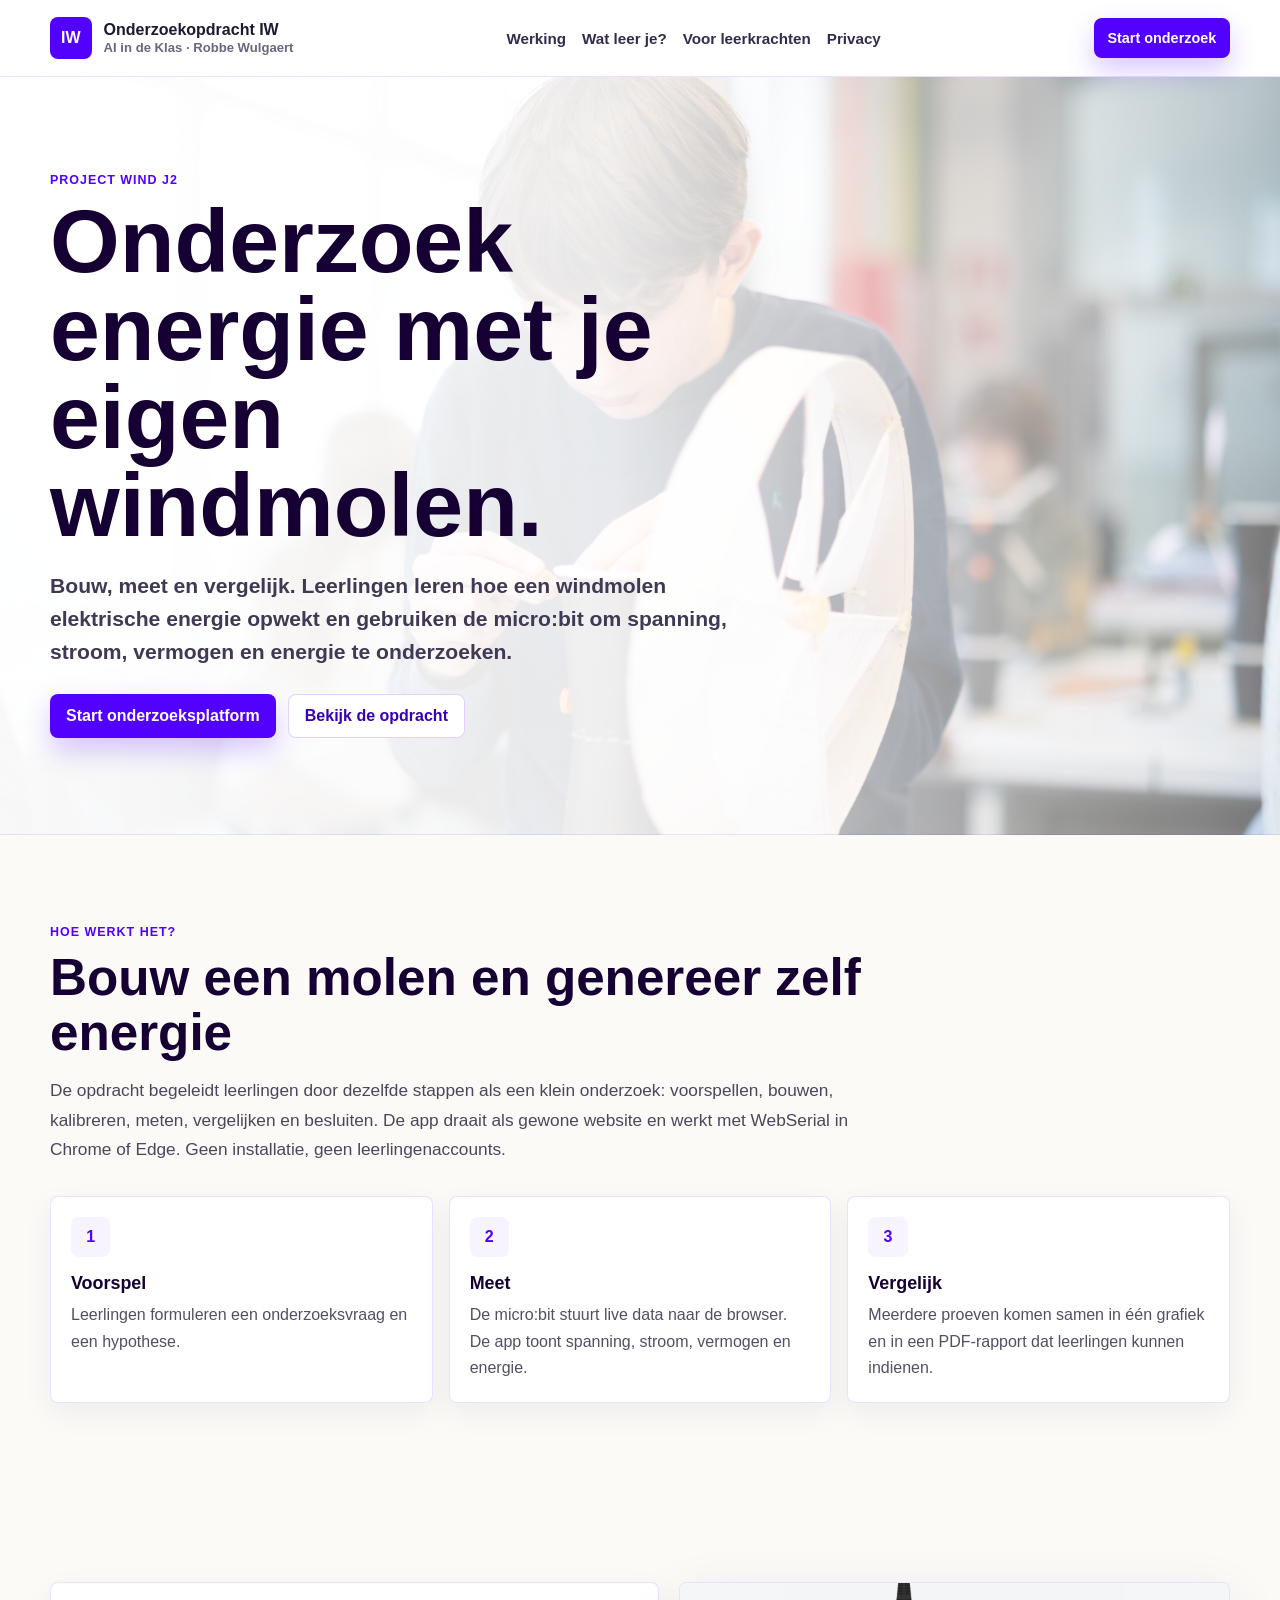
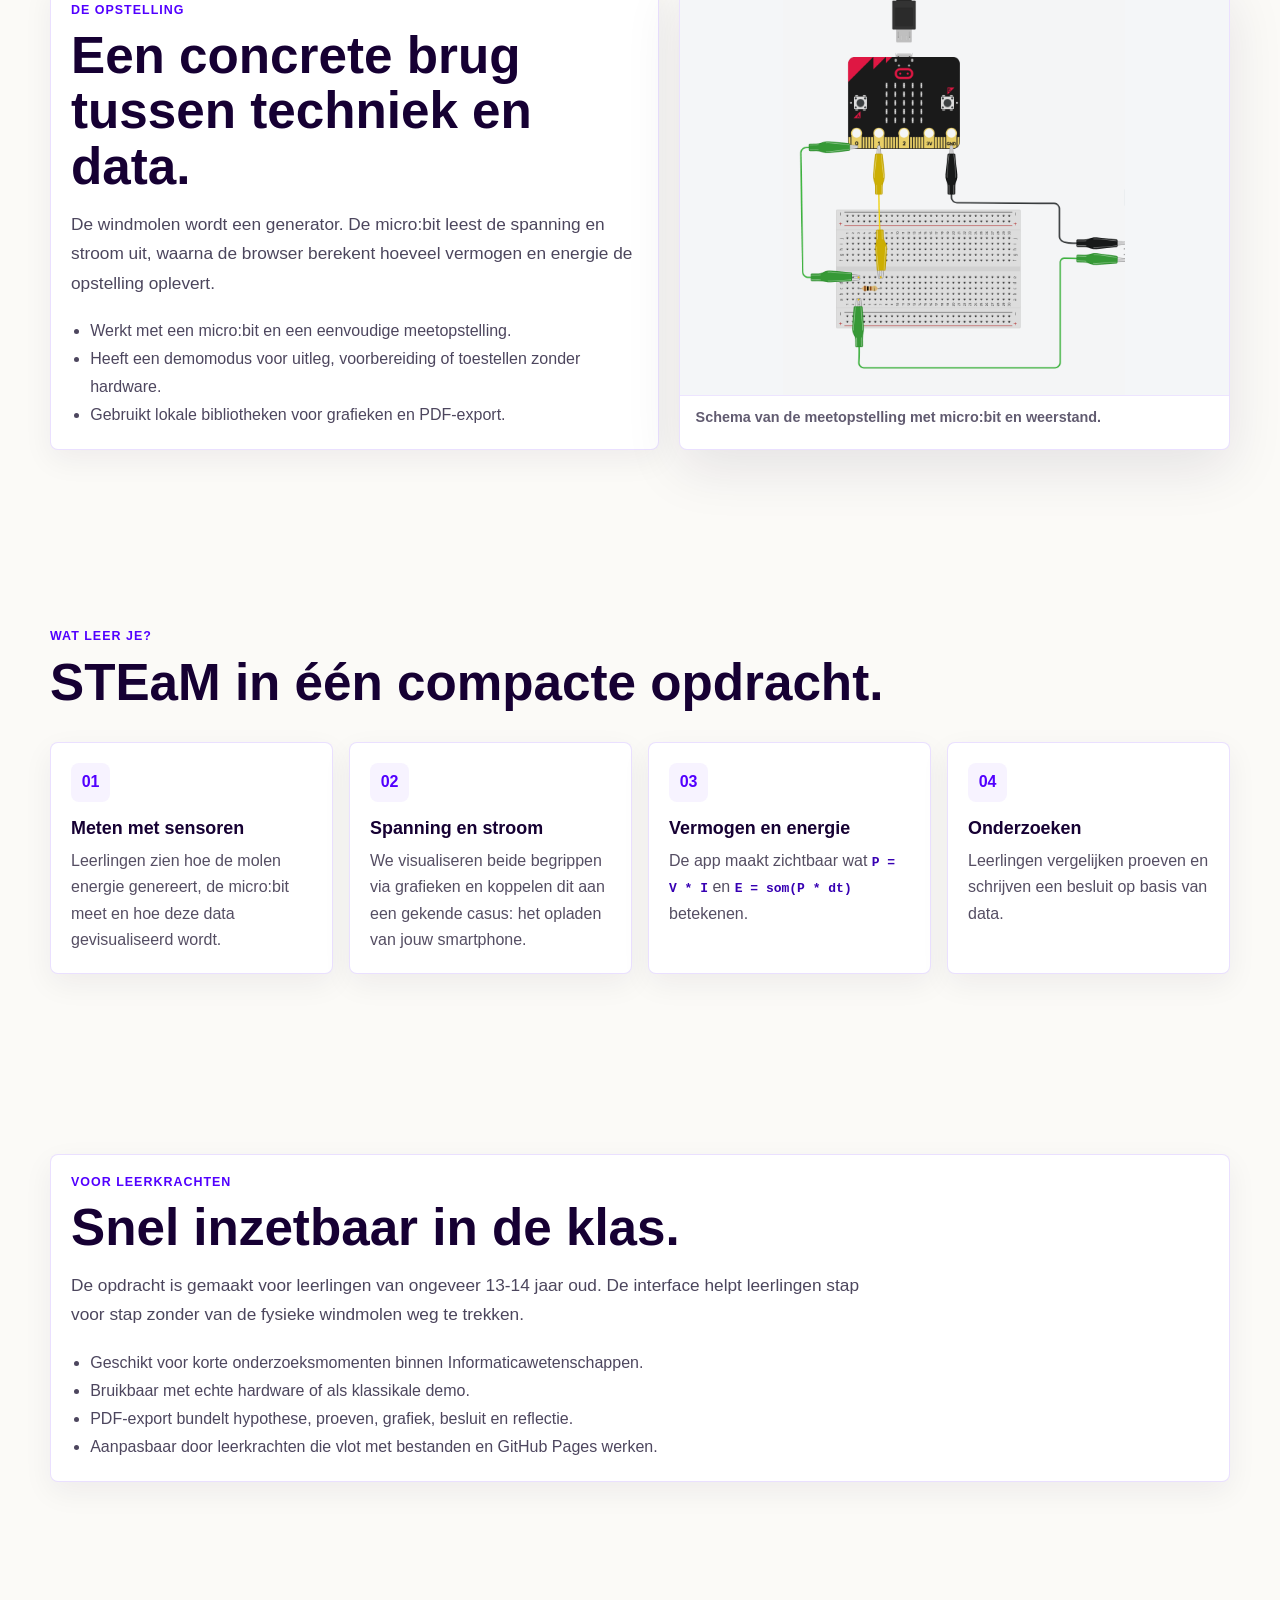
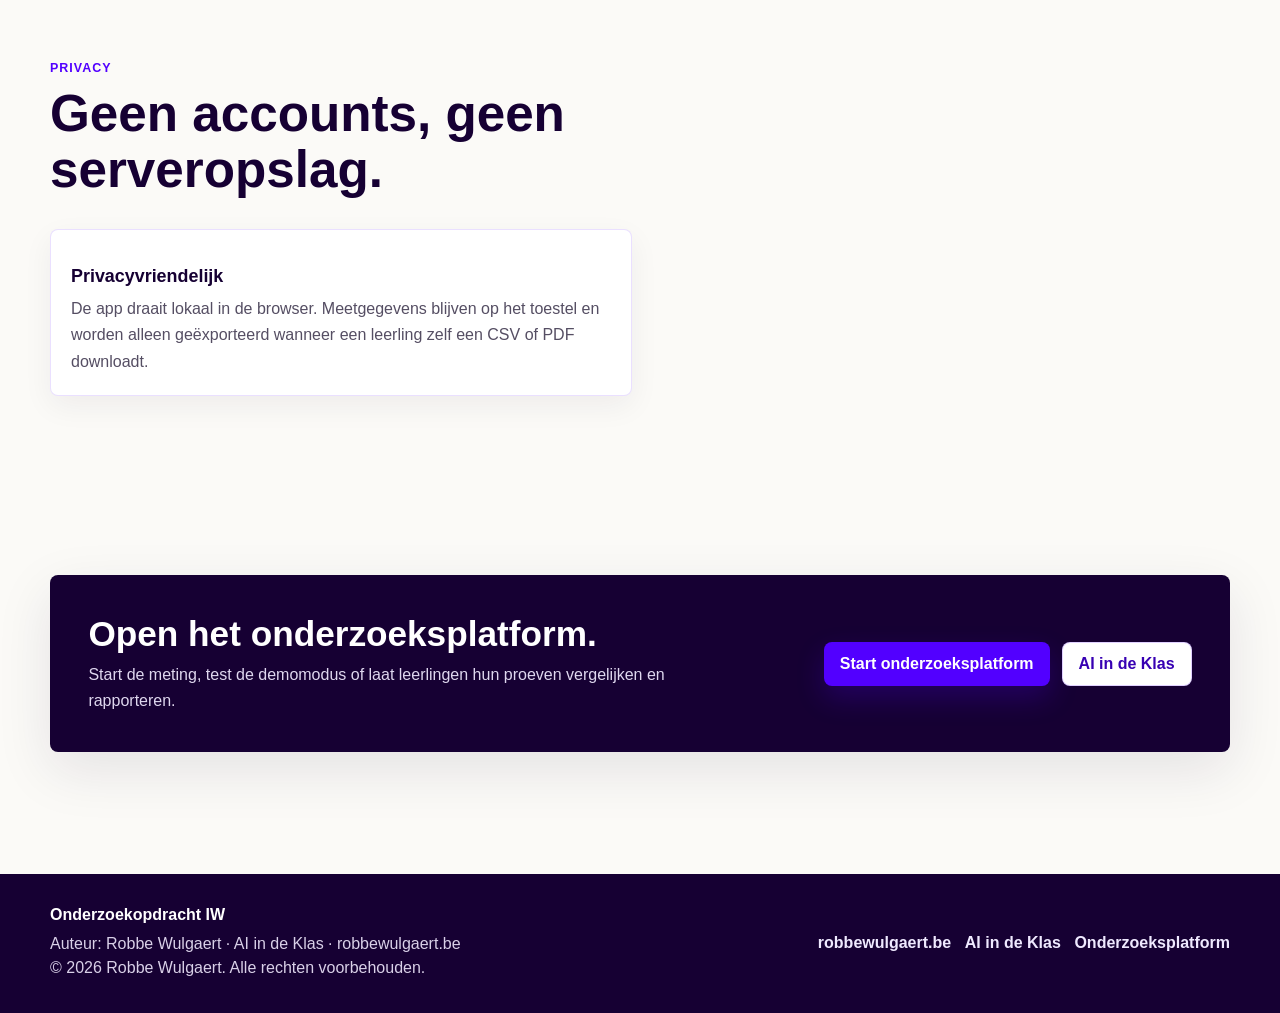
==== new/index.html @ cfe5d934 "Add files via upload" ====
<!doctype html>
<!--
  Onderzoekopdracht IW - project wind
  Copyright (c) 2026 Robbe Wulgaert
-->
<html lang="nl-BE">
<head>
  <meta charset="utf-8" />
  <meta name="viewport" content="width=device-width, initial-scale=1" />
  <title>Onderzoekopdracht IW</title>
  <meta
    name="description"
    content="Onderzoekopdracht IW is een lichte browseromgeving voor een windmolenonderzoek met micro:bit, live metingen en PDF-export, zonder installatie of leerlingenaccounts."
  />
  <meta name="author" content="Robbe Wulgaert, AI in de Klas, robbewulgaert.be" />
  <meta name="copyright" content="Copyright (c) 2026 Robbe Wulgaert" />
  <link rel="stylesheet" href="style.css" />
</head>
<body class="landing-page">
  <a class="skip-link" href="#main">Spring naar inhoud</a>

  <header class="site-header">
    <nav class="nav" aria-label="Hoofdnavigatie">
      <a class="brand-link" href="#top" aria-label="Onderzoekopdracht IW">
        <span class="brand-mark">IW</span>
        <span class="brand-copy">
          <span class="brand-title">Onderzoekopdracht IW</span>
          <span class="brand-subtitle">AI in de Klas · Robbe Wulgaert</span>
        </span>
      </a>

      <div class="nav-links" id="navLinks">
        <a href="#werking">Werking</a>
        <a href="#leren">Wat leer je?</a>
        <a href="#leerkrachten">Voor leerkrachten</a>
        <a href="#privacy">Privacy</a>
      </div>

      <div class="nav-actions">
        <a class="btn btn-primary btn-small" href="platform.html">Start onderzoek</a>
        <button class="menu-button" id="menuButton" type="button" aria-expanded="false" aria-controls="navLinks">
          Menu
        </button>
      </div>
    </nav>
  </header>

  <main id="main">
    <section class="landing-hero" id="top" aria-label="Onderzoekopdracht IW">
      <div class="hero-content">
        <p class="section-kicker">Project Wind J2</p>
        <h1>Onderzoek energie met je eigen windmolen.</h1>
        <p class="hero-lead">
          Bouw, meet en vergelijk. Leerlingen leren hoe een windmolen elektrische energie opwekt
          en gebruiken de micro:bit om spanning, stroom, vermogen en energie te onderzoeken.
        </p>
        <div class="hero-actions" aria-label="Belangrijke acties">
          <a class="btn btn-primary" href="platform.html">Start onderzoeksplatform</a>
          <a class="btn btn-secondary" href="#werking">Bekijk de opdracht</a>
        </div>
      </div>
    </section>

    <section class="section landing-intro" id="werking">
      <p class="section-kicker">Hoe werkt het?</p>
      <h2 class="section-title">Bouw een molen en genereer zelf energie</h2>
      <p class="section-lead">
        De opdracht begeleidt leerlingen door dezelfde stappen als een klein onderzoek: voorspellen,
        bouwen, kalibreren, meten, vergelijken en besluiten. De app draait als gewone website en werkt
        met WebSerial in Chrome of Edge. Geen installatie, geen leerlingenaccounts.
      </p>

      <div class="steps">
        <article class="step-card">
          <div class="step-number">1</div>
          <h3 class="card-title">Voorspel</h3>
          <p class="card-copy">
            Leerlingen formuleren een onderzoeksvraag en een hypothese. 
          </p>
        </article>
        <article class="step-card">
          <div class="step-number">2</div>
          <h3 class="card-title">Meet</h3>
          <p class="card-copy">
            De micro:bit stuurt live data naar de browser. De app toont spanning, stroom, vermogen en energie.
          </p>
        </article>
        <article class="step-card">
          <div class="step-number">3</div>
          <h3 class="card-title">Vergelijk</h3>
          <p class="card-copy">
            Meerdere proeven komen samen in één grafiek en in een PDF-rapport dat leerlingen kunnen indienen.
          </p>
        </article>
      </div>
    </section>

    <section class="section media-section" aria-label="Opstelling">
      <div class="split">
        <article class="audience-card">
          <p class="section-kicker">De opstelling</p>
          <h2 class="section-title">Een concrete brug tussen techniek en data.</h2>
          <p class="section-lead">
            De windmolen wordt een generator. De micro:bit leest de spanning en stroom uit, waarna de
            browser berekent hoeveel vermogen en energie de opstelling oplevert.
          </p>
          <ul class="bullet-list">
            <li>Werkt met een micro:bit en een eenvoudige meetopstelling.</li>
            <li>Heeft een demomodus voor uitleg, voorbereiding of toestellen zonder hardware.</li>
            <li>Gebruikt lokale bibliotheken voor grafieken en PDF-export.</li>
          </ul>
        </article>

        <figure class="schematic-frame">
          <img src="media/schema_tinkercad.png" alt="Micro:bit schema voor de windmolenmeting" />
          <figcaption>Schema van de meetopstelling met micro:bit en weerstand.</figcaption>
        </figure>
      </div>
    </section>

    <section class="section" id="leren">
      <p class="section-kicker">Wat leer je?</p>
      <h2 class="section-title">STEaM in één compacte opdracht.</h2>

      <div class="feature-grid">
        <article class="feature-card">
          <div class="feature-icon">01</div>
          <h3 class="card-title">Meten met sensoren</h3>
          <p class="card-copy">
            Leerlingen zien hoe de molen energie genereert, de micro:bit meet en hoe deze data gevisualiseerd wordt. 
          </p>
        </article>
        <article class="feature-card">
          <div class="feature-icon">02</div>
          <h3 class="card-title">Spanning en stroom</h3>
          <p class="card-copy">
            We visualiseren beide begrippen via grafieken en koppelen dit aan een gekende casus: het opladen van jouw smartphone. 
          </p>
        </article>
        <article class="feature-card">
          <div class="feature-icon">03</div>
          <h3 class="card-title">Vermogen en energie</h3>
          <p class="card-copy">
            De app maakt zichtbaar wat <code>P = V * I</code> en <code>E = som(P * dt)</code> betekenen.
          </p>
        </article>
        <article class="feature-card">
          <div class="feature-icon">04</div>
          <h3 class="card-title">Onderzoeken</h3>
          <p class="card-copy">
            Leerlingen vergelijken proeven en schrijven een besluit op basis van data.
          </p>
        </article>
      </div>
    </section>

    <section class="section" id="leerkrachten">
      <article class="audience-card">
        <p class="section-kicker">Voor leerkrachten</p>
        <h2 class="section-title">Snel inzetbaar in de klas.</h2>
        <p class="section-lead">
          De opdracht is gemaakt voor leerlingen van ongeveer 13-14 jaar oud. De interface helpt leerlingen stap voor stap zonder van de fysieke windmolen weg te trekken.
        </p>
        <ul class="bullet-list">
          <li>Geschikt voor korte onderzoeksmomenten binnen Informaticawetenschappen.</li>
          <li>Bruikbaar met echte hardware of als klassikale demo.</li>
          <li>PDF-export bundelt hypothese, proeven, grafiek, besluit en reflectie.</li>
          <li>Aanpasbaar door leerkrachten die vlot met bestanden en GitHub Pages werken.</li>
        </ul>
      </article>
    </section>

    <section class="section" id="privacy">
      <p class="section-kicker">Privacy</p>
      <h2 class="section-title">Geen accounts, geen serveropslag.</h2>
      <div class="privacy-grid">
        <article class="feature-card">
          <h3 class="card-title">Privacyvriendelijk</h3>
          <p class="card-copy">
            De app draait lokaal in de browser. Meetgegevens blijven op het toestel en worden alleen
            geëxporteerd wanneer een leerling zelf een CSV of PDF downloadt.
          </p>
        </article>
      </div>
    </section>

    <section class="section" aria-label="Start">
      <div class="cta-band">
        <div>
          <h2>Open het onderzoeksplatform.</h2>
          <p>
            Start de meting, test de demomodus of laat leerlingen hun proeven vergelijken en rapporteren.
          </p>
        </div>
        <div class="cta-actions">
          <a class="btn btn-primary" href="platform.html">Start onderzoeksplatform</a>
          <a class="btn btn-secondary" href="https://www.aiindeklas.be">AI in de Klas</a>
        </div>
      </div>
    </section>
  </main>

  <footer class="site-footer">
    <div class="footer-inner">
      <div>
        <div class="footer-title">Onderzoekopdracht IW</div>
        <p>
          Auteur: Robbe Wulgaert · AI in de Klas · robbewulgaert.be<br />
          © 2026 Robbe Wulgaert. Alle rechten voorbehouden.
        </p>
      </div>

      <div class="footer-links" aria-label="Footerlinks">
        <a href="https://www.robbewulgaert.be">robbewulgaert.be</a>
        <a href="https://www.aiindeklas.be">AI in de Klas</a>
        <a href="platform.html">Onderzoeksplatform</a>
      </div>
    </div>
  </footer>

  <script>
    const menuButton = document.getElementById("menuButton");
    const navLinks = document.getElementById("navLinks");

    menuButton?.addEventListener("click", () => {
      const isOpen = navLinks.classList.toggle("is-open");
      menuButton.setAttribute("aria-expanded", String(isOpen));
    });

    navLinks?.addEventListener("click", (event) => {
      if (event.target instanceof HTMLAnchorElement) {
        navLinks.classList.remove("is-open");
        menuButton.setAttribute("aria-expanded", "false");
      }
    });
  </script>
</body>
</html>
---- new/style.css ----
/* © 2026 Robbe Wulgaert - AI in de Klas */

:root {
  color-scheme: light;
  --bg: #f4f6f8;
  --surface: #ffffff;
  --surface-strong: #f1ecff;
  --text: #17212f;
  --muted: #657286;
  --line: #d8e0ea;
  --primary: #5200FF;
  --primary-dark: #3d00bf;
  --success: #5200FF;
  --danger: #d0006f;
  --warning: #ffb000;
  --shadow: 0 12px 34px rgba(15, 23, 42, 0.08);
  --brand: #5200FF;
  --brand-dark: #3700B3;
  --brand-soft: #f7f3ff;
  --accent: #3dffd0;
  --ink: #160033;
  --max-width: 1180px;
  --soft-shadow: 0 18px 55px rgba(32, 20, 54, 0.1);
}

* {
  box-sizing: border-box;
}

html {
  scroll-behavior: smooth;
}

body {
  margin: 0;
  min-height: 100vh;
  font-family: Inter, Roboto, "Segoe UI", Arial, sans-serif;
  background: var(--bg);
  color: var(--text);
}

a {
  color: inherit;
}

button,
input,
select,
textarea {
  font: inherit;
}

button {
  border: 0;
}

button:disabled {
  cursor: not-allowed;
  opacity: 0.55;
}

.app-header,
.app-footer {
  background: #160033;
  color: #ffffff;
}

.app-header {
  display: flex;
  justify-content: space-between;
  align-items: center;
  gap: 1rem;
  padding: 1rem clamp(1rem, 4vw, 2.5rem);
  position: sticky;
  top: 0;
  z-index: 20;
}

.app-header h1 {
  margin: 0;
  font-size: clamp(1.35rem, 3vw, 2rem);
  letter-spacing: 0;
}

.header-actions,
.toolbar,
.calibration-actions,
.table-actions,
.modal-actions {
  display: flex;
  flex-wrap: wrap;
  align-items: center;
  gap: 0.65rem;
}

.app-footer {
  margin-top: 2rem;
  padding: 1rem;
  text-align: center;
}

.app-footer p {
  margin: 0;
  color: #efe8ff;
}

.app-shell {
  width: min(1480px, 100%);
  margin: 0 auto;
  padding: 1rem clamp(0.85rem, 3vw, 2rem) 2rem;
}

.eyebrow {
  margin: 0 0 0.25rem;
  color: #6c7a8d;
  font-size: 0.78rem;
  font-weight: 800;
  letter-spacing: 0.08em;
  text-transform: uppercase;
}

.app-header .eyebrow {
  color: #d7c7ff;
}

.workflow-nav {
  display: grid;
  grid-template-columns: repeat(6, minmax(0, 1fr));
  gap: 0.5rem;
  margin: 1rem 0;
}

.workflow-step {
  min-height: 2.75rem;
  display: grid;
  place-items: center;
  padding: 0.5rem;
  border: 1px solid var(--line);
  background: var(--surface);
  color: var(--text);
  text-align: center;
  text-decoration: none;
  font-weight: 750;
  border-radius: 8px;
}

.workflow-step.is-active,
.workflow-step.is-complete {
  border-color: var(--primary);
  background: #f0e8ff;
  color: var(--primary-dark);
}

.workflow-section {
  margin-top: 1rem;
  padding: clamp(1rem, 2.5vw, 1.5rem);
  border: 1px solid var(--line);
  border-radius: 8px;
  background: var(--surface);
  box-shadow: var(--shadow);
}

.section-heading {
  display: flex;
  justify-content: space-between;
  gap: 1rem;
  align-items: end;
  margin-bottom: 1rem;
}

.section-heading h2,
.modal h2 {
  margin: 0;
  font-size: clamp(1.15rem, 2.4vw, 1.55rem);
  letter-spacing: 0;
}

.form-grid,
.trial-editor {
  display: grid;
  grid-template-columns: repeat(2, minmax(0, 1fr));
  gap: 1rem;
}

.trial-editor {
  grid-template-columns: 1.2fr 1fr 1.2fr;
  margin: 1rem 0;
}

label {
  display: grid;
  gap: 0.35rem;
  color: #334154;
  font-weight: 720;
}

.wide-field {
  grid-column: 1 / -1;
}

input,
select,
textarea {
  width: 100%;
  border: 1px solid #cbd5e1;
  border-radius: 8px;
  padding: 0.68rem 0.75rem;
  background: #ffffff;
  color: var(--text);
}

textarea {
  resize: vertical;
}

.primary-button,
.secondary-button,
.success-button,
.danger-button,
.ghost-button {
  min-height: 2.5rem;
  padding: 0.62rem 0.9rem;
  border-radius: 8px;
  font-weight: 800;
  cursor: pointer;
}

.primary-button {
  background: var(--primary);
  color: #ffffff;
}

.primary-button:hover {
  background: var(--primary-dark);
}

.secondary-button {
  background: #eee7ff;
  color: #2a0068;
}

.header-link {
  display: inline-flex;
  align-items: center;
  justify-content: center;
  text-decoration: none;
}

.success-button {
  background: var(--success);
  color: #ffffff;
}

.danger-button {
  background: var(--danger);
  color: #ffffff;
}

.ghost-button {
  border: 1px solid var(--line);
  background: #ffffff;
  color: #344154;
}

.status-pill {
  display: inline-flex;
  align-items: center;
  min-height: 2.25rem;
  padding: 0.35rem 0.7rem;
  border-radius: 999px;
  background: rgba(255, 255, 255, 0.16);
  color: #ffffff;
  font-size: 0.9rem;
  font-weight: 750;
}

.notice {
  border-left: 5px solid var(--warning);
  border-radius: 8px;
  padding: 0.9rem 1rem;
  background: #fff7db;
  color: #4d3300;
}

.hidden {
  display: none !important;
}

.checklist {
  display: grid;
  grid-template-columns: repeat(2, minmax(0, 1fr));
  gap: 0.65rem 1rem;
}

.checklist label {
  grid-template-columns: auto 1fr;
  align-items: center;
  border: 1px solid var(--line);
  border-radius: 8px;
  padding: 0.7rem;
  background: #fbfcfe;
  font-weight: 650;
}

.checklist input {
  width: 1.1rem;
  height: 1.1rem;
}

.calibration-layout,
.measurement-layout {
  display: grid;
  grid-template-columns: minmax(0, 1fr) 260px;
  gap: 1rem;
  align-items: stretch;
}

.calibration-values {
  display: grid;
  gap: 0.5rem;
  align-content: center;
  border: 1px solid var(--line);
  border-radius: 8px;
  padding: 1rem;
  background: #f7fafc;
}

.calibration-actions {
  margin-top: 1rem;
}

.metrics-grid {
  display: grid;
  grid-template-columns: repeat(4, minmax(0, 1fr));
  gap: 0.85rem;
}

.metric {
  min-height: 7rem;
  display: grid;
  gap: 0.15rem;
  align-content: center;
  border: 1px solid var(--line);
  border-radius: 8px;
  padding: 1rem;
  background: var(--surface-strong);
}

.metric span {
  color: var(--muted);
  font-size: 0.9rem;
  font-weight: 720;
}

.metric strong {
  font-size: clamp(1.45rem, 3vw, 2.15rem);
  letter-spacing: 0;
}

.metric small {
  color: var(--muted);
  font-weight: 700;
}

.formula-band {
  display: grid;
  grid-template-columns: repeat(3, minmax(0, 1fr));
  gap: 0.85rem;
  margin: 1rem 0;
}

.formula-band div {
  display: grid;
  gap: 0.35rem;
  border: 1px solid var(--line);
  border-radius: 8px;
  padding: 0.85rem;
  background: #fbfcfe;
}

.formula-band span {
  color: var(--muted);
  line-height: 1.4;
}

.chart-panel {
  min-height: 360px;
  border: 1px solid var(--line);
  border-radius: 8px;
  padding: 0.75rem;
  background: #ffffff;
}

.chart-panel canvas {
  width: 100% !important;
  height: 335px !important;
}

.comparison-chart-panel canvas {
  height: 380px !important;
}

.battery-panel {
  display: grid;
  justify-items: center;
  align-content: center;
  gap: 0.4rem;
  border: 1px solid var(--line);
  border-radius: 8px;
  padding: 1rem;
  background: #f8fafc;
  text-align: center;
}

.battery-outline {
  position: relative;
  width: 3rem;
  height: 12rem;
  border: 2px solid #2a0068;
  border-radius: 8px;
  background: #ffffff;
  overflow: hidden;
}

.battery-tip {
  position: absolute;
  top: -0.45rem;
  left: 50%;
  width: 1.2rem;
  height: 0.45rem;
  transform: translateX(-50%);
  border-radius: 3px 3px 0 0;
  background: #2a0068;
}

.battery-level {
  position: absolute;
  bottom: 0;
  left: 0;
  width: 100%;
  height: 0%;
  background: linear-gradient(180deg, #9f7aff, #5200ff);
  transition: height 0.5s ease;
}

#charge-percent {
  margin: 0.4rem 0 0;
  font-size: 1.35rem;
  font-weight: 850;
}

#time-remaining {
  margin: 0;
  color: var(--muted);
}

.table-wrap {
  width: 100%;
  overflow-x: auto;
  border: 1px solid var(--line);
  border-radius: 8px;
}

table {
  width: 100%;
  min-width: 820px;
  border-collapse: collapse;
  background: #ffffff;
}

th,
td {
  padding: 0.7rem;
  border-bottom: 1px solid var(--line);
  text-align: left;
}

th {
  background: #eee7ff;
  color: #2a0068;
  font-size: 0.85rem;
  text-transform: uppercase;
}

.table-actions {
  justify-content: flex-end;
  margin: 1rem 0;
}

.report-actions {
  margin: 1rem 0 0;
}

.overlay {
  position: fixed;
  inset: 0;
  z-index: 50;
  display: grid;
  place-items: center;
  padding: 1rem;
  background: rgba(10, 18, 30, 0.72);
}

.modal {
  position: relative;
  width: min(680px, 100%);
  max-height: min(86vh, 900px);
  overflow: auto;
  border-radius: 8px;
  padding: 1.25rem;
  background: #ffffff;
  box-shadow: 0 24px 60px rgba(0, 0, 0, 0.24);
}

.large-modal {
  width: min(980px, 100%);
}

.large-modal img {
  display: block;
  width: 100%;
  height: auto;
}

.close-button {
  position: absolute;
  top: 0.65rem;
  right: 0.65rem;
  width: 2rem;
  height: 2rem;
  border-radius: 50%;
  background: #eee7ff;
  color: #2a0068;
  font-weight: 900;
  cursor: pointer;
}

.modal label {
  margin-top: 0.85rem;
}

.modal ol {
  padding-left: 1.3rem;
}

.muted {
  color: var(--muted);
}

.landing-page {
  background: #fbfaf7;
  color: #1d1930;
}

.skip-link {
  position: absolute;
  left: 1rem;
  top: 0.75rem;
  z-index: 100;
  transform: translateY(-160%);
  border-radius: 8px;
  padding: 0.65rem 0.85rem;
  background: var(--ink);
  color: #ffffff;
  text-decoration: none;
  font-weight: 800;
}

.skip-link:focus {
  transform: translateY(0);
}

.site-header {
  position: sticky;
  top: 0;
  z-index: 40;
  border-bottom: 1px solid rgba(82, 0, 255, 0.12);
  background: rgba(255, 255, 255, 0.94);
  backdrop-filter: blur(14px);
}

.nav {
  width: min(var(--max-width), calc(100% - 2rem));
  min-height: 4.75rem;
  margin: 0 auto;
  display: flex;
  align-items: center;
  justify-content: space-between;
  gap: 1.2rem;
}

.brand-link,
.nav-links,
.nav-actions,
.hero-actions,
.cta-actions,
.footer-links {
  display: flex;
  align-items: center;
}

.brand-link {
  min-width: 15rem;
  gap: 0.75rem;
  text-decoration: none;
}

.brand-mark {
  width: 2.6rem;
  height: 2.6rem;
  display: grid;
  place-items: center;
  border-radius: 8px;
  background: var(--brand);
  color: #ffffff;
  font-weight: 900;
}

.brand-copy {
  display: grid;
  gap: 0.1rem;
}

.brand-title {
  font-weight: 900;
}

.brand-subtitle {
  color: #6c657d;
  font-size: 0.82rem;
  font-weight: 700;
}

.nav-links {
  gap: 1rem;
  color: #342a4e;
  font-size: 0.95rem;
  font-weight: 800;
}

.nav-links a,
.footer-links a {
  text-decoration: none;
}

.nav-links a:hover,
.footer-links a:hover {
  color: var(--brand);
}

.nav-actions {
  gap: 0.65rem;
}

.btn,
.menu-button {
  min-height: 2.75rem;
  display: inline-flex;
  align-items: center;
  justify-content: center;
  border-radius: 8px;
  padding: 0.72rem 1rem;
  text-decoration: none;
  font-weight: 900;
  line-height: 1;
  cursor: pointer;
}

.btn-primary {
  background: var(--brand);
  color: #ffffff;
  box-shadow: 0 12px 28px rgba(82, 0, 255, 0.22);
}

.btn-primary:hover {
  background: var(--brand-dark);
}

.btn-secondary,
.menu-button {
  border: 1px solid rgba(82, 0, 255, 0.18);
  background: #ffffff;
  color: var(--brand-dark);
}

.btn-small {
  min-height: 2.45rem;
  padding: 0.62rem 0.86rem;
  font-size: 0.9rem;
}

.menu-button {
  display: none;
}

.landing-hero {
  min-height: min(640px, calc(100svh - 120px));
  display: flex;
  align-items: center;
  border-bottom: 1px solid rgba(82, 0, 255, 0.1);
  background-image:
    linear-gradient(90deg, rgba(255, 255, 255, 0.97) 0%, rgba(255, 255, 255, 0.9) 48%, rgba(255, 255, 255, 0.34) 100%),
    url("media/Landing_Page_Photo.jpg");
  background-position: center right;
  background-size: cover;
}

.hero-content {
  width: min(var(--max-width), calc(100% - 2rem));
  margin: 0 auto;
  padding: clamp(2.5rem, 8vw, 6rem) 0;
}

.hero-content > * {
  max-width: 690px;
}

.landing-hero h1 {
  margin: 0;
  color: var(--ink);
  font-size: clamp(2.45rem, 7vw, 5.8rem);
  line-height: 0.98;
  letter-spacing: 0;
}

.hero-lead {
  margin: 1.3rem 0 0;
  color: #413854;
  font-size: clamp(1.05rem, 2vw, 1.32rem);
  line-height: 1.55;
  font-weight: 650;
}

.hero-actions {
  flex-wrap: wrap;
  gap: 0.75rem;
  margin-top: 1.6rem;
}

.section {
  width: min(var(--max-width), calc(100% - 2rem));
  margin: 0 auto;
  padding: clamp(3rem, 7vw, 5.75rem) 0;
}

.section-kicker {
  margin: 0 0 0.7rem;
  color: var(--brand);
  font-size: 0.78rem;
  font-weight: 900;
  letter-spacing: 0.08em;
  text-transform: uppercase;
}

.section-title {
  max-width: 840px;
  margin: 0;
  color: var(--ink);
  font-size: clamp(1.8rem, 4vw, 3.25rem);
  line-height: 1.08;
  letter-spacing: 0;
}

.section-lead {
  max-width: 820px;
  margin: 1rem 0 0;
  color: #4c465d;
  font-size: 1.08rem;
  line-height: 1.7;
}

.steps,
.feature-grid,
.privacy-grid {
  display: grid;
  gap: 1rem;
  margin-top: 2rem;
}

.steps {
  grid-template-columns: repeat(3, minmax(0, 1fr));
}

.feature-grid {
  grid-template-columns: repeat(4, minmax(0, 1fr));
}

.privacy-grid {
  grid-template-columns: repeat(2, minmax(0, 1fr));
}

.step-card,
.feature-card,
.audience-card {
  border: 1px solid rgba(82, 0, 255, 0.12);
  border-radius: 8px;
  padding: 1.25rem;
  background: #ffffff;
  box-shadow: 0 10px 30px rgba(32, 20, 54, 0.06);
}

.step-number,
.feature-icon {
  width: 2.45rem;
  height: 2.45rem;
  display: grid;
  place-items: center;
  border-radius: 8px;
  background: var(--brand-soft);
  color: var(--brand);
  font-weight: 900;
}

.card-title {
  margin: 1rem 0 0;
  color: var(--ink);
  font-size: 1.12rem;
  letter-spacing: 0;
}

.card-copy {
  margin: 0.55rem 0 0;
  color: #554e63;
  line-height: 1.65;
}

.card-copy code {
  color: var(--brand-dark);
  font-weight: 850;
}

.split {
  display: grid;
  grid-template-columns: minmax(0, 1.05fr) minmax(320px, 0.95fr);
  gap: 1.2rem;
  align-items: stretch;
}

.schematic-frame {
  margin: 0;
  overflow: hidden;
  border: 1px solid rgba(82, 0, 255, 0.12);
  border-radius: 8px;
  background: #ffffff;
  box-shadow: var(--soft-shadow);
}

.schematic-frame img {
  display: block;
  width: 100%;
  aspect-ratio: 4 / 3;
  object-fit: contain;
  background: #f4f6f8;
}

.schematic-frame figcaption {
  border-top: 1px solid rgba(82, 0, 255, 0.1);
  padding: 0.85rem 1rem;
  color: #615b70;
  font-size: 0.9rem;
  font-weight: 700;
}

.bullet-list {
  margin: 1.2rem 0 0;
  padding-left: 1.2rem;
  color: #4d465e;
  line-height: 1.75;
}

.cta-band {
  display: flex;
  align-items: center;
  justify-content: space-between;
  gap: 1.2rem;
  border-radius: 8px;
  padding: clamp(1.35rem, 4vw, 2.4rem);
  background: var(--ink);
  color: #ffffff;
  box-shadow: var(--soft-shadow);
}

.cta-band h2 {
  margin: 0;
  font-size: clamp(1.45rem, 3vw, 2.2rem);
  letter-spacing: 0;
}

.cta-band p {
  max-width: 640px;
  margin: 0.55rem 0 0;
  color: #dfd7ef;
  line-height: 1.6;
}

.cta-actions {
  flex-wrap: wrap;
  justify-content: flex-end;
  gap: 0.75rem;
}

.site-footer {
  margin-top: 2rem;
  background: var(--ink);
  color: #ffffff;
}

.footer-inner {
  width: min(var(--max-width), calc(100% - 2rem));
  margin: 0 auto;
  padding: 2rem 0;
  display: flex;
  justify-content: space-between;
  gap: 1rem;
}

.footer-title {
  font-weight: 900;
}

.site-footer p {
  margin: 0.5rem 0 0;
  color: #d9d0e8;
  line-height: 1.55;
}

.footer-links {
  flex-wrap: wrap;
  justify-content: flex-end;
  gap: 0.85rem;
  color: #efe9ff;
  font-weight: 800;
}

@media (max-width: 980px) {
  .app-header,
  .section-heading {
    align-items: flex-start;
    flex-direction: column;
  }

  .workflow-nav {
    grid-template-columns: repeat(3, minmax(0, 1fr));
  }

  .metrics-grid,
  .formula-band,
  .checklist,
  .form-grid,
  .trial-editor,
  .calibration-layout,
  .measurement-layout {
    grid-template-columns: 1fr;
  }

  .nav {
    min-height: auto;
    padding: 0.8rem 0;
    flex-wrap: wrap;
  }

  .nav-links {
    order: 3;
    width: 100%;
    justify-content: flex-start;
    overflow-x: auto;
    padding-top: 0.3rem;
  }

  .landing-hero {
    background-image:
      linear-gradient(90deg, rgba(255, 255, 255, 0.98) 0%, rgba(255, 255, 255, 0.9) 60%, rgba(255, 255, 255, 0.68) 100%),
      url("media/Landing_Page_Photo.jpg");
  }

  .steps,
  .feature-grid,
  .privacy-grid,
  .split {
    grid-template-columns: 1fr;
  }

  .cta-band,
  .footer-inner {
    align-items: flex-start;
    flex-direction: column;
  }

  .cta-actions,
  .footer-links {
    justify-content: flex-start;
  }
}

@media (max-width: 560px) {
  .workflow-nav {
    grid-template-columns: repeat(2, minmax(0, 1fr));
  }

  .toolbar,
  .calibration-actions,
  .header-actions,
  .table-actions {
    width: 100%;
  }

  .toolbar button,
  .calibration-actions button,
  .header-actions button,
  .header-actions .header-link,
  .table-actions button {
    flex: 1 1 100%;
  }

  .brand-link {
    min-width: 0;
  }

  .brand-subtitle {
    display: none;
  }

  .nav-links {
    display: none;
    padding: 0.5rem 0 0.2rem;
  }

  .nav-links.is-open {
    display: grid;
    grid-template-columns: 1fr;
  }

  .menu-button {
    display: inline-flex;
  }

  .landing-hero {
    min-height: min(540px, calc(100svh - 112px));
  }

  .landing-hero h1 {
    font-size: clamp(2.15rem, 13vw, 3.1rem);
  }

  .btn {
    width: 100%;
  }

  .hero-actions,
  .cta-actions {
    width: 100%;
  }
}
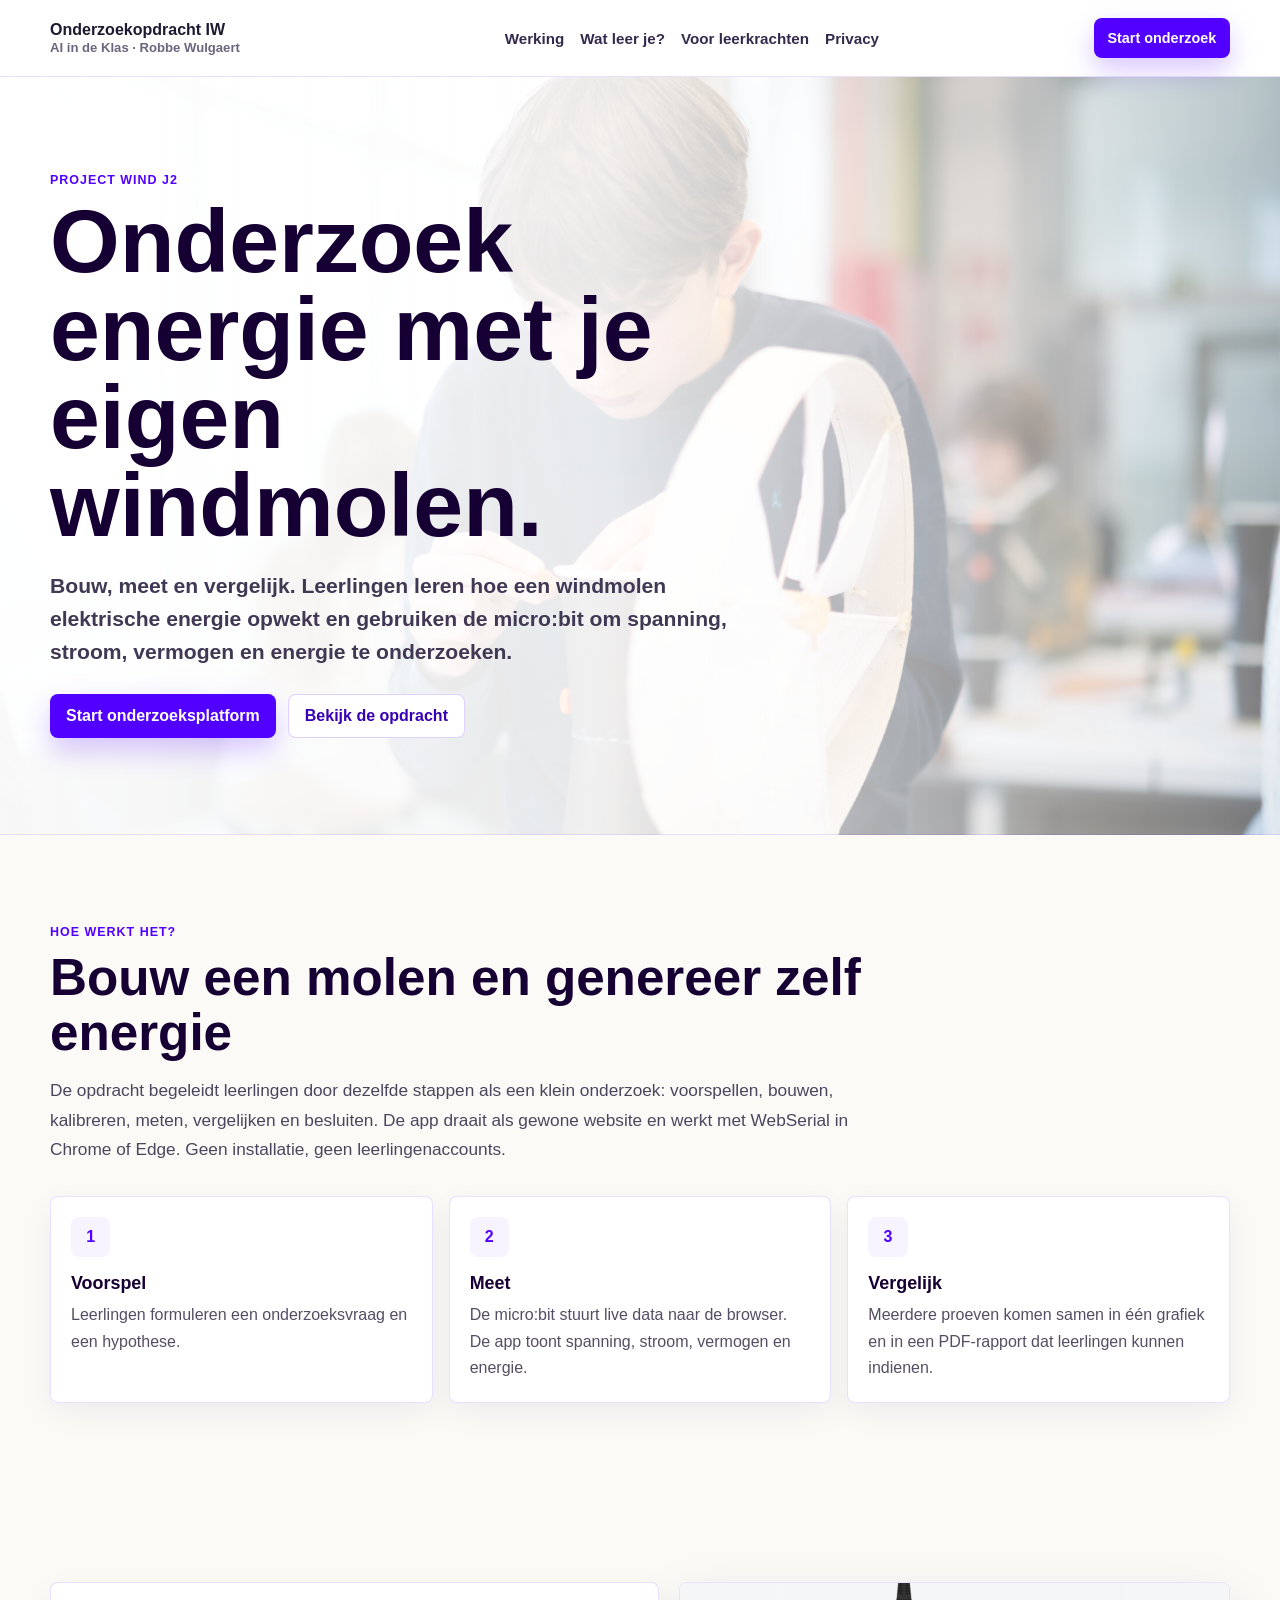
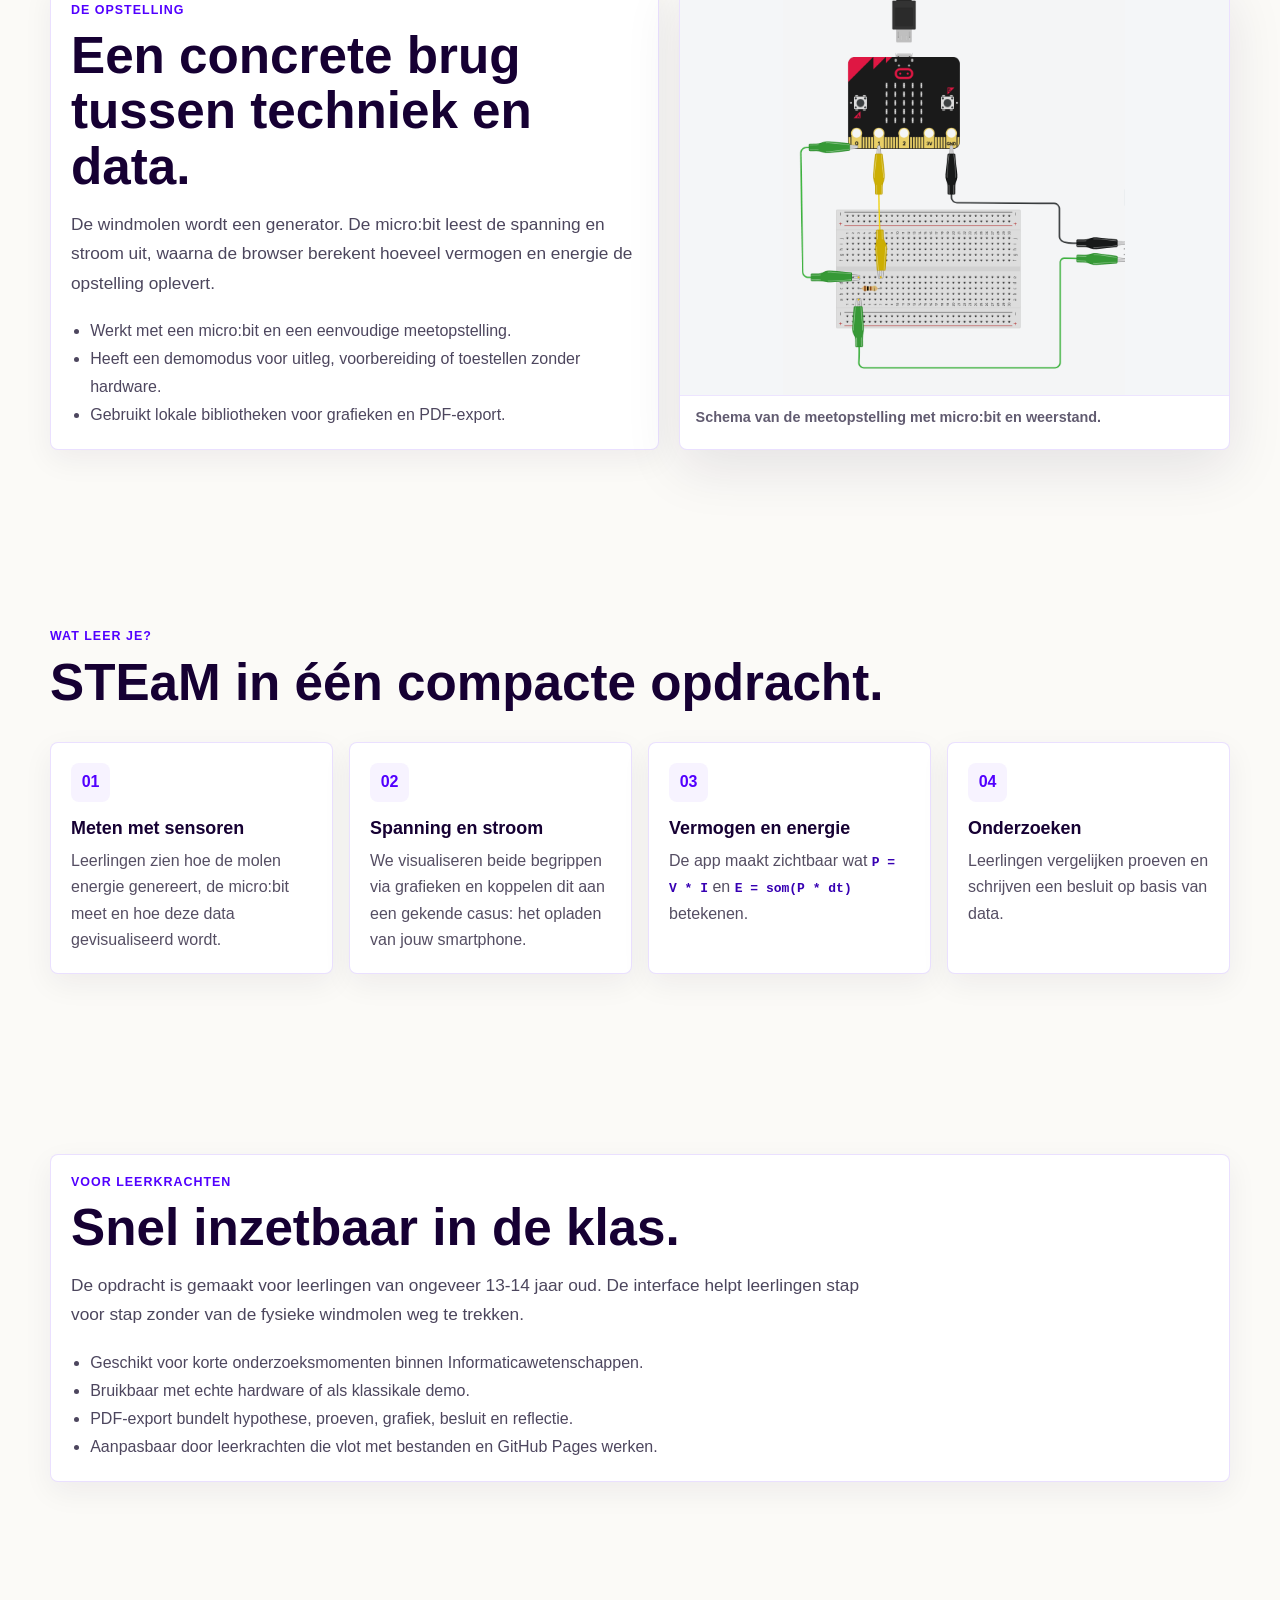
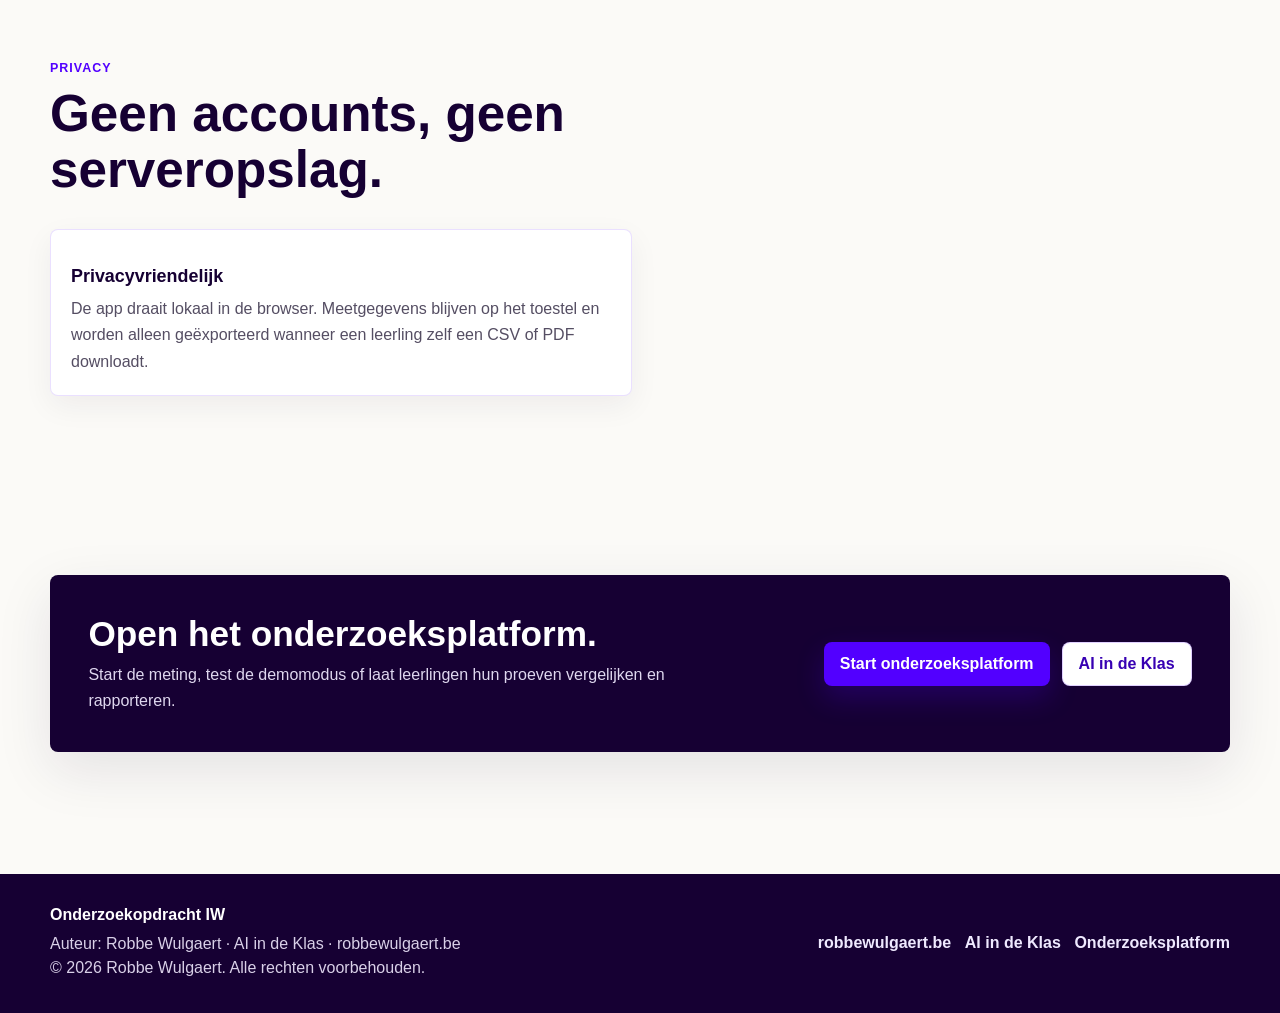
==== commit 4eeae832: "Update header" ====
--- a/new/index.html
+++ b/new/index.html
@@ -22,7 +22,6 @@
   <header class="site-header">
     <nav class="nav" aria-label="Hoofdnavigatie">
       <a class="brand-link" href="#top" aria-label="Onderzoekopdracht IW">
-        <span class="brand-mark">IW</span>
         <span class="brand-copy">
           <span class="brand-title">Onderzoekopdracht IW</span>
           <span class="brand-subtitle">AI in de Klas · Robbe Wulgaert</span>
